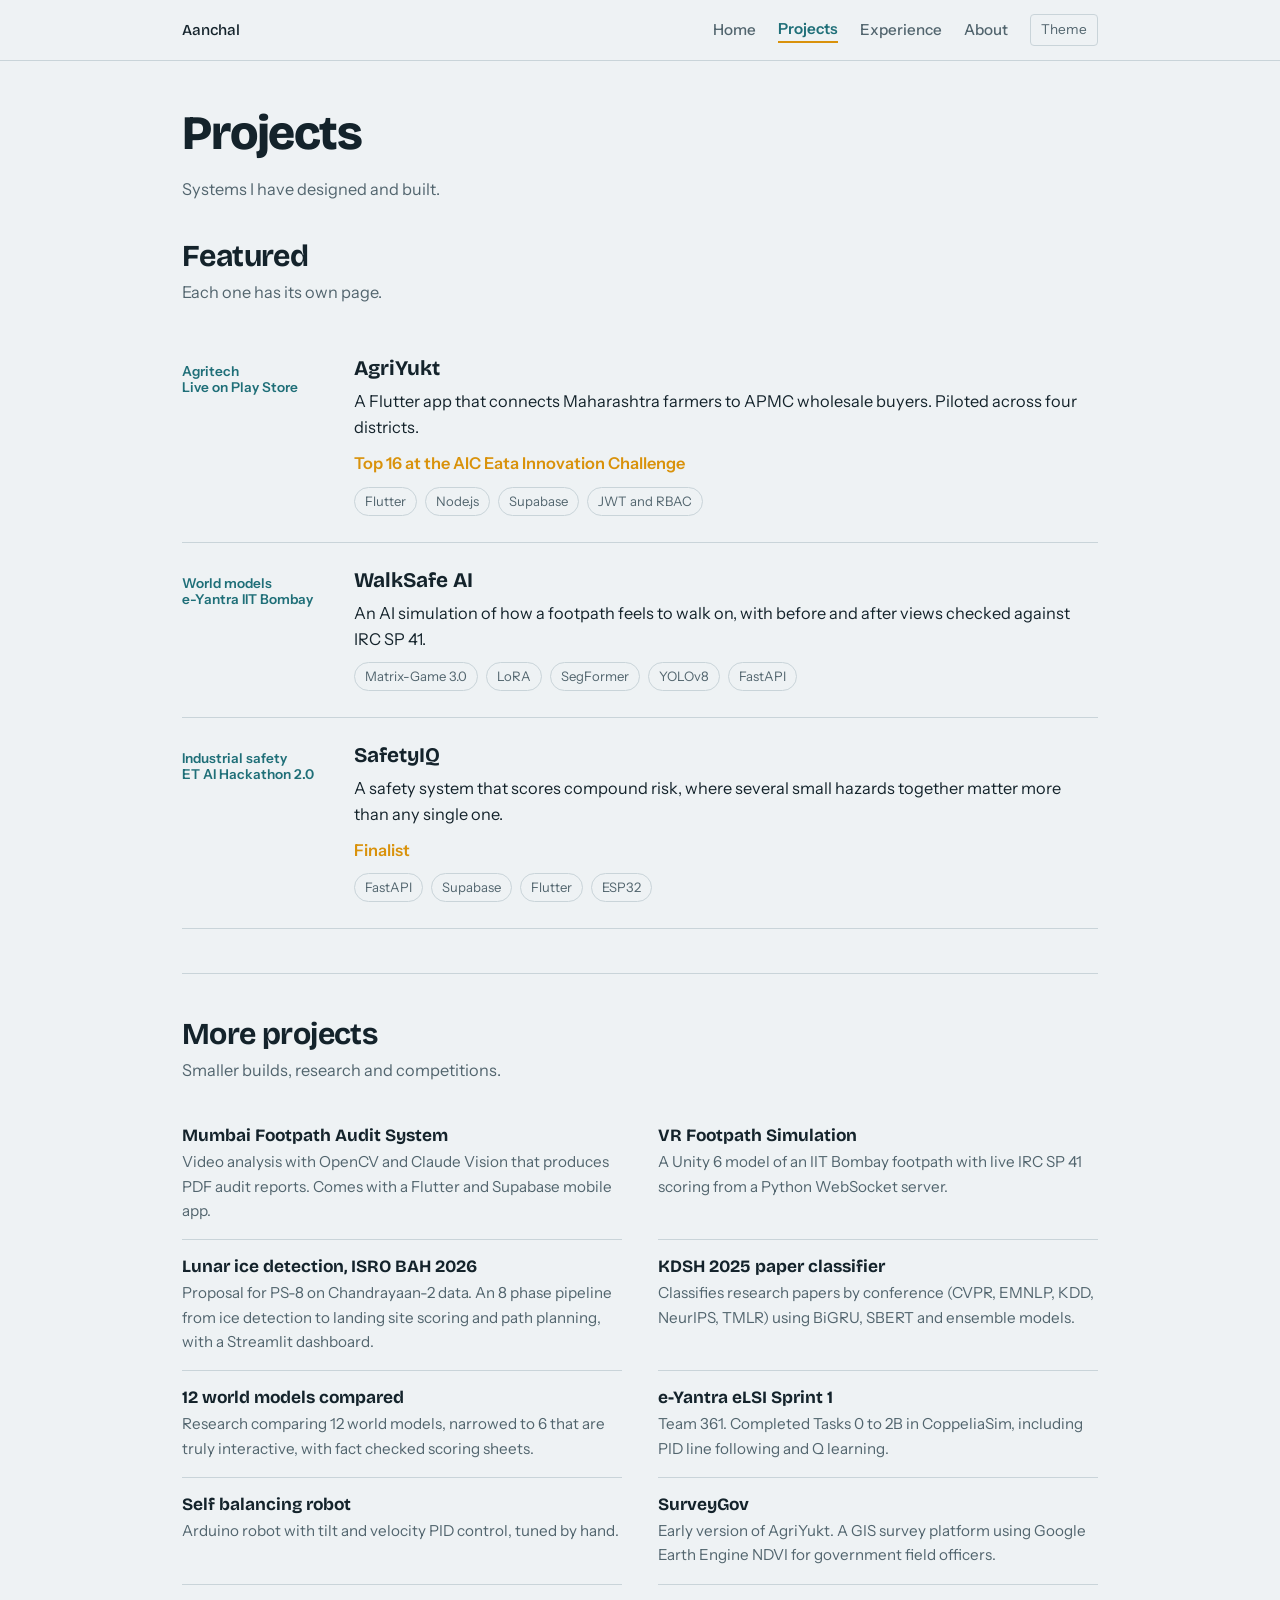
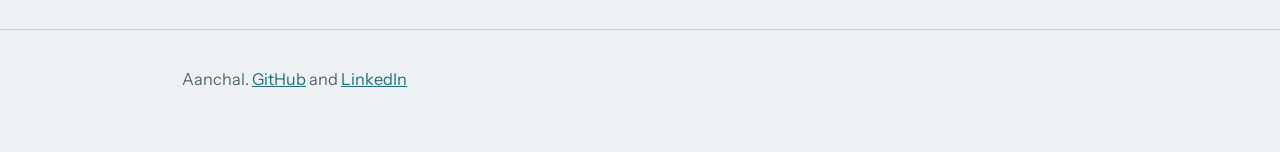
==== projects/index.html @ 69c115b2 "Initial portfolio" ====
<!DOCTYPE html>
<html lang="en">
<head>
<meta charset="utf-8">
<meta name="viewport" content="width=device-width, initial-scale=1, viewport-fit=cover">
<title>Projects | Aanchal</title>
<meta name="description" content="Portfolio of Aanchal, final year CS (AI and Data Science) student.">
<link rel="preconnect" href="https://fonts.googleapis.com">
<link href="https://fonts.googleapis.com/css2?family=Bricolage+Grotesque:wght@500;700;800&family=Instrument+Sans:wght@400;500;600&display=swap" rel="stylesheet">
<link rel="stylesheet" href="../assets/css/style.css">
</head>
<body>
<nav><div><b><a href="../index.html">Aanchal</a></b><a href="../index.html">Home</a><a href="../projects/index.html" aria-current="page">Projects</a><a href="../experience.html">Experience</a><a href="../about.html">About</a><button id="theme" type="button">Theme</button></div></nav>
<main>
<header class="page"><h1>Projects</h1><p class="sub">Systems I have designed and built.</p></header>
<section style="border-top:0;padding-top:0"><h2>Featured</h2><p class="sub">Each one has its own page.</p><div class="f"><div class="tag">Agritech<br>Live on Play Store</div><div><h3><a href="agriyukt.html">AgriYukt</a></h3><p>A Flutter app that connects Maharashtra farmers to APMC wholesale buyers. Piloted across four districts.</p><p class="win">Top 16 at the AIC Eata Innovation Challenge</p><ul class="st"><li>Flutter</li><li>Node.js</li><li>Supabase</li><li>JWT and RBAC</li></ul></div></div><div class="f"><div class="tag">World models<br>e-Yantra IIT Bombay</div><div><h3><a href="walksafe-ai.html">WalkSafe AI</a></h3><p>An AI simulation of how a footpath feels to walk on, with before and after views checked against IRC SP 41.</p><ul class="st"><li>Matrix-Game 3.0</li><li>LoRA</li><li>SegFormer</li><li>YOLOv8</li><li>FastAPI</li></ul></div></div><div class="f"><div class="tag">Industrial safety<br>ET AI Hackathon 2.0</div><div><h3><a href="safetyiq.html">SafetyIQ</a></h3><p>A safety system that scores compound risk, where several small hazards together matter more than any single one.</p><p class="win">Finalist</p><ul class="st"><li>FastAPI</li><li>Supabase</li><li>Flutter</li><li>ESP32</li></ul></div></div></section>
<section><h2>More projects</h2><p class="sub">Smaller builds, research and competitions.</p><div class="list"><div><h4>Mumbai Footpath Audit System</h4><p>Video analysis with OpenCV and Claude Vision that produces PDF audit reports. Comes with a Flutter and Supabase mobile app.</p></div><div><h4>VR Footpath Simulation</h4><p>A Unity 6 model of an IIT Bombay footpath with live IRC SP 41 scoring from a Python WebSocket server.</p></div><div><h4>Lunar ice detection, ISRO BAH 2026</h4><p>Proposal for PS-8 on Chandrayaan-2 data. An 8 phase pipeline from ice detection to landing site scoring and path planning, with a Streamlit dashboard.</p></div><div><h4>KDSH 2025 paper classifier</h4><p>Classifies research papers by conference (CVPR, EMNLP, KDD, NeurIPS, TMLR) using BiGRU, SBERT and ensemble models.</p></div><div><h4>12 world models compared</h4><p>Research comparing 12 world models, narrowed to 6 that are truly interactive, with fact checked scoring sheets.</p></div><div><h4>e-Yantra eLSI Sprint 1</h4><p>Team 361. Completed Tasks 0 to 2B in CoppeliaSim, including PID line following and Q learning.</p></div><div><h4>Self balancing robot</h4><p>Arduino robot with tilt and velocity PID control, tuned by hand.</p></div><div><h4>SurveyGov</h4><p>Early version of AgriYukt. A GIS survey platform using Google Earth Engine NDVI for government field officers.</p></div></div></section>
</main>
<footer><main>Aanchal. <a href="https://github.com/YOUR_GITHUB">GitHub</a> and <a href="https://www.linkedin.com/in/YOUR_LINKEDIN">LinkedIn</a></main></footer>
<script src="../assets/js/main.js"></script>
</body>
</html>
---- assets/css/style.css ----
:root{--bg:#eef2f4;--ink:#14232b;--mute:#52656e;--line:#c9d4d9;--acc:#1f6f78;--sig:#d9920b;--panel:#e3eaee;
--h:"Bricolage Grotesque","Segoe UI",system-ui,sans-serif;--b:"Instrument Sans","Segoe UI",system-ui,sans-serif;
box-sizing:border-box;padding-top:env(safe-area-inset-top,0px);padding-bottom:env(safe-area-inset-bottom,0px)}
@media (prefers-color-scheme:dark){:root:not([data-theme="light"]){--bg:#0f1a20;--ink:#e6eef1;--mute:#93a7b0;--line:#27393f;--acc:#5fc0c9;--sig:#f0b43a;--panel:#16252c;color-scheme:dark}}
:root[data-theme="dark"]{--bg:#0f1a20;--ink:#e6eef1;--mute:#93a7b0;--line:#27393f;--acc:#5fc0c9;--sig:#f0b43a;--panel:#16252c;color-scheme:dark}
*{box-sizing:border-box}
html{scroll-padding-top:calc(60px + env(safe-area-inset-top,0px));scroll-behavior:smooth}
body{margin:0;background:var(--bg);color:var(--ink);font:400 1.02rem/1.6 var(--b)}
a{color:var(--acc)}
a:focus-visible,button:focus-visible{outline:3px solid var(--sig);outline-offset:2px}
body::before{content:"";position:fixed;inset:0 0 auto;height:env(safe-area-inset-top,0px);background:var(--bg);z-index:10}
nav{position:sticky;top:env(safe-area-inset-top,0px);z-index:9;background:var(--bg);border-bottom:1px solid var(--line)}
nav div{max-width:960px;margin:auto;padding:14px 22px;display:flex;gap:22px;align-items:center;overflow-x:auto;white-space:nowrap}
nav b{font:800 1.1rem var(--h);margin-right:auto}
nav b a{color:var(--ink);text-decoration:none}
nav a{color:var(--mute);text-decoration:none;font-weight:500;font-size:.95rem}
nav a:hover,nav a[aria-current]{color:var(--acc)}
nav a[aria-current]{font-weight:600;border-bottom:2px solid var(--sig)}
nav button{background:none;border:1px solid var(--line);color:var(--mute);border-radius:4px;padding:4px 10px;font:inherit;font-size:.85rem;cursor:pointer}
main{max-width:960px;margin:auto;padding:0 22px}
.hero{display:grid;grid-template-columns:1.1fr .9fr;gap:28px;align-items:center;padding:64px 0 48px}
h1{font:800 clamp(2.2rem,6vw,4rem)/1.02 var(--h);letter-spacing:-.03em;margin:0 0 18px}
.lead{font-size:1.15rem;max-width:34em;margin:0 0 22px}
.chips{display:flex;flex-wrap:wrap;gap:10px}
.btn{display:inline-block;padding:10px 18px;border:2px solid var(--ink);color:var(--ink);text-decoration:none;font-weight:600;border-radius:4px}
.btn.p{background:var(--ink);color:var(--bg)}
.btn:hover{border-color:var(--acc);background:var(--acc);color:#fff}
.map{width:100%;height:auto;color:var(--line)}
.map .c{fill:none;stroke:currentColor;stroke-width:1.4}
.map .r{fill:none;stroke:var(--acc);stroke-width:3;stroke-linecap:round;stroke-dasharray:560;stroke-dashoffset:560;animation:go 3.2s .4s ease forwards}
.map .d{fill:var(--sig)}
.map text{font:600 11px var(--b);fill:var(--mute)}
@keyframes go{to{stroke-dashoffset:0}}
@media (prefers-reduced-motion:reduce){.map .r{animation:none;stroke-dashoffset:0}html{scroll-behavior:auto}}
section{padding:44px 0;border-top:1px solid var(--line)}
.page{padding:48px 0 12px}
.page h1{font-size:clamp(2rem,5vw,3rem)}
h2{font:700 1.9rem/1.1 var(--h);letter-spacing:-.02em;margin:0 0 6px}
h3{font:700 1.3rem/1.2 var(--h);margin:0 0 6px}
.sub{color:var(--mute);margin:0 0 26px}
.now{display:grid;grid-template-columns:repeat(2,1fr);gap:18px}
.now p{margin:0;padding:16px 18px;background:var(--panel);border-left:4px solid var(--acc)}
.f{display:grid;grid-template-columns:150px 1fr;gap:22px;padding:26px 0;border-bottom:1px solid var(--line)}
.f:first-child{padding-top:0}
.tag{font:600 .85rem var(--b);color:var(--acc);padding-top:6px}
.f h3 a{color:var(--ink);text-decoration:none}
.f h3 a:hover{color:var(--acc)}
.f p{margin:0 0 10px}
.st{display:flex;flex-wrap:wrap;gap:8px;margin:0;padding:0;list-style:none}
.st li{font-size:.82rem;padding:3px 10px;border:1px solid var(--line);border-radius:99px;color:var(--mute)}
.win{color:var(--sig);font-weight:600}
.list{display:grid;grid-template-columns:1fr 1fr;gap:0 36px}
.list div{padding:16px 0;border-bottom:1px solid var(--line)}
.list h4{margin:0 0 4px;font:700 1.08rem var(--h)}
.list p{margin:0;color:var(--mute);font-size:.95rem}
.tl{border-left:2px solid var(--line);margin-left:6px;padding-left:24px}
.tl article{position:relative;padding-bottom:26px}
.tl article::before{content:"";position:absolute;left:-31px;top:8px;width:12px;height:12px;border-radius:50%;background:var(--sig)}
.tl .w{color:var(--mute);font-size:.92rem;margin:2px 0 8px}
.tl ul,.prose ul{margin:0;padding-left:18px}
.prose{max-width:44em}
.prose p{margin:0 0 14px}
.back{display:inline-block;margin-top:34px;font-weight:600;text-decoration:none}
.sk{display:grid;grid-template-columns:170px 1fr;gap:10px 22px}
.sk dt{font-weight:600;color:var(--acc)}
.sk dd{margin:0}
footer{padding:36px 0 60px;border-top:1px solid var(--line);color:var(--mute)}
@media (max-width:760px){.hero{grid-template-columns:1fr;padding-top:36px}.now,.list{grid-template-columns:1fr}.f,.sk{grid-template-columns:1fr;gap:6px}}
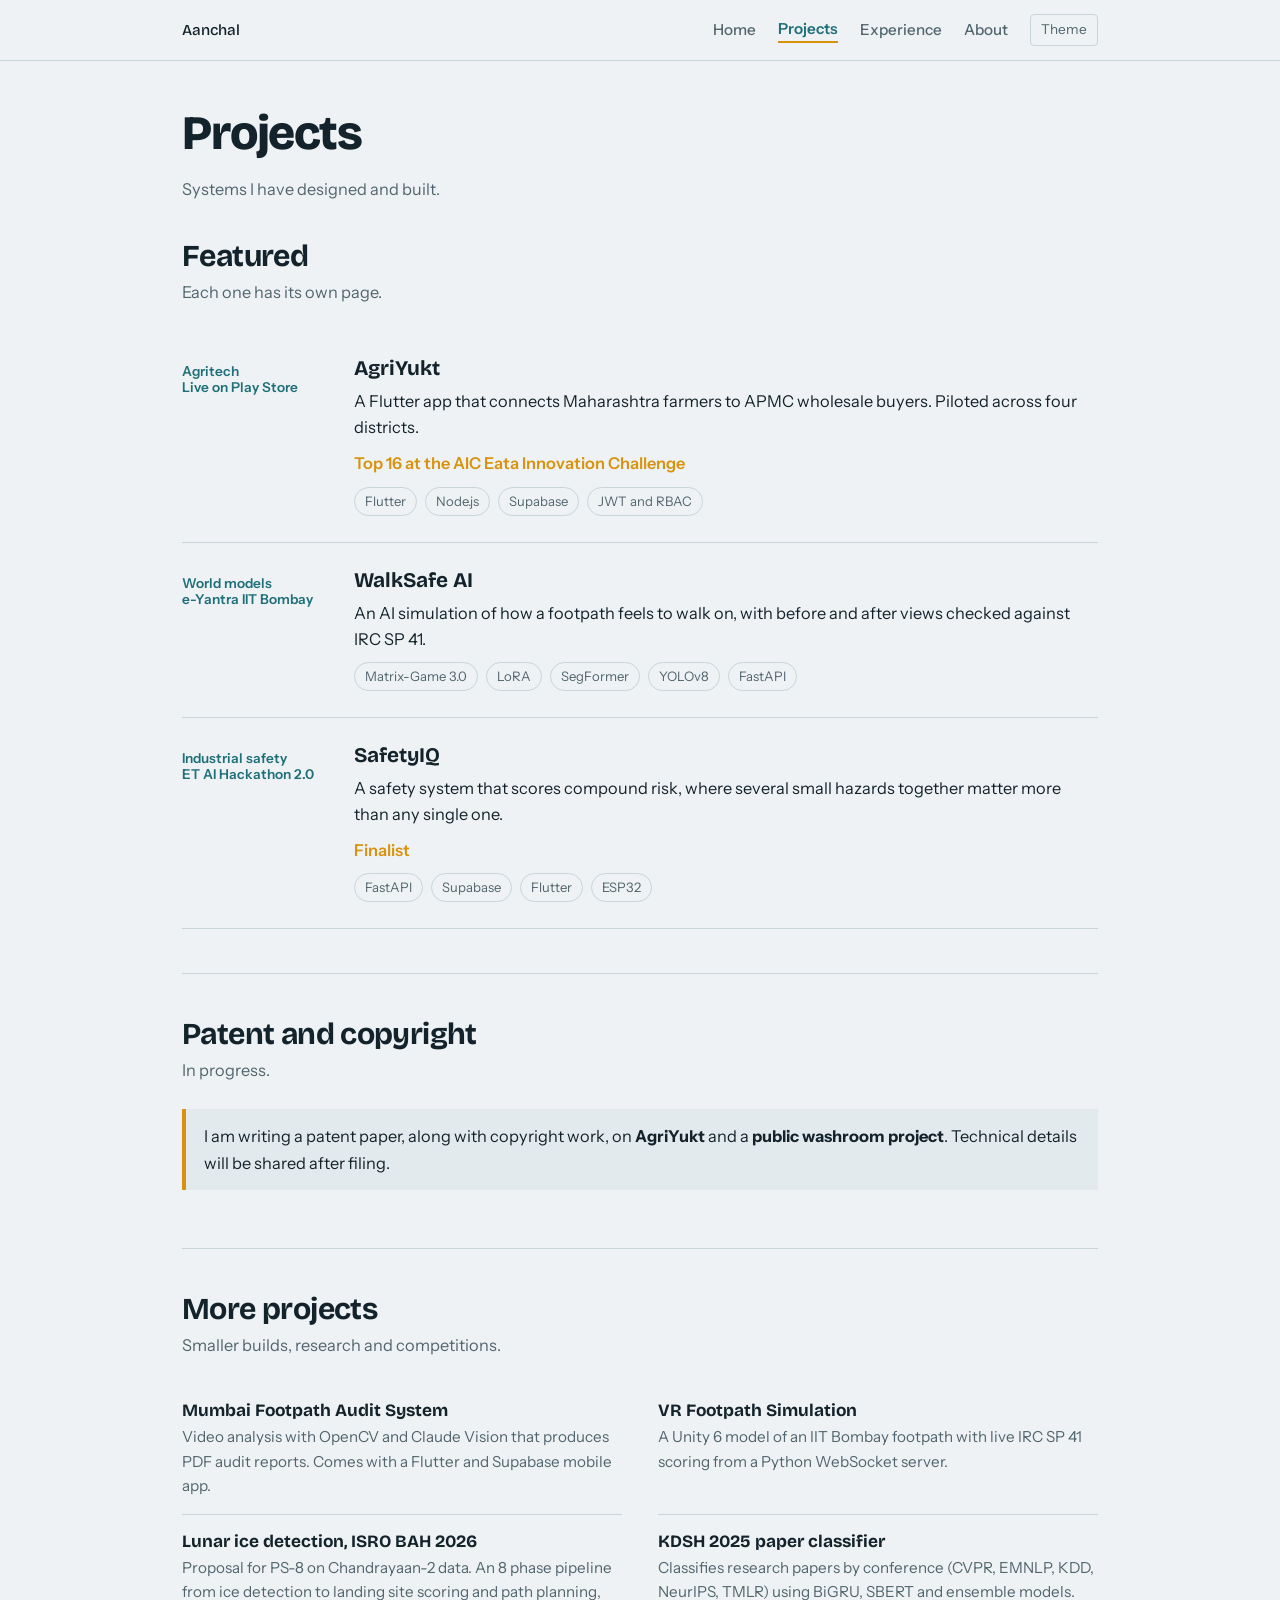
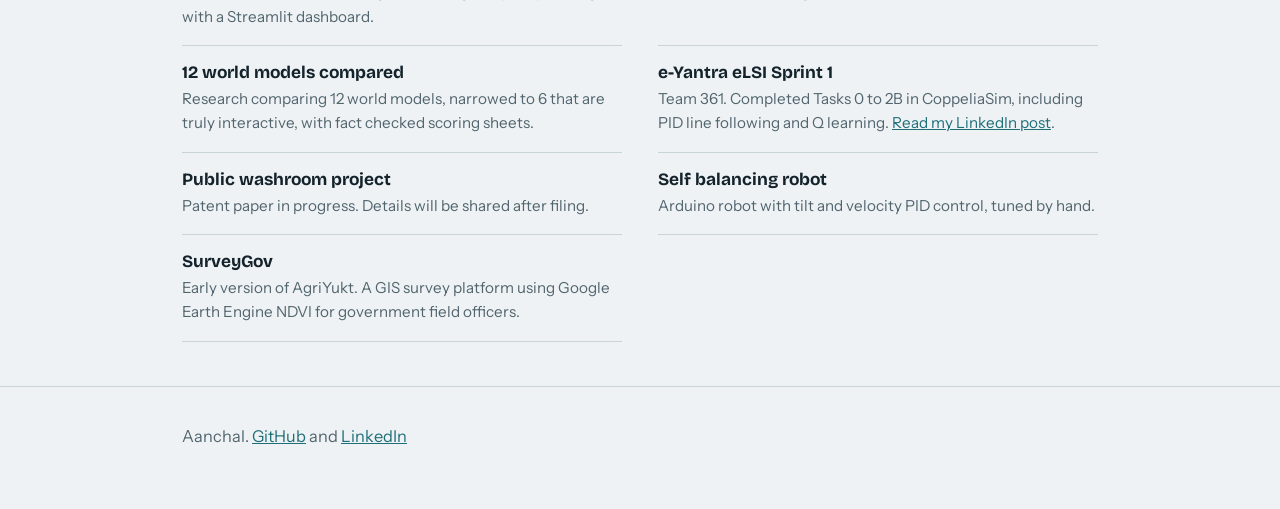
==== commit 8bfb7c24: "Add photo, links, videos, patent section" ====
--- a/projects/index.html
+++ b/projects/index.html
@@ -13,10 +13,11 @@
 <nav><div><b><a href="../index.html">Aanchal</a></b><a href="../index.html">Home</a><a href="../projects/index.html" aria-current="page">Projects</a><a href="../experience.html">Experience</a><a href="../about.html">About</a><button id="theme" type="button">Theme</button></div></nav>
 <main>
 <header class="page"><h1>Projects</h1><p class="sub">Systems I have designed and built.</p></header>
-<section style="border-top:0;padding-top:0"><h2>Featured</h2><p class="sub">Each one has its own page.</p><div class="f"><div class="tag">Agritech<br>Live on Play Store</div><div><h3><a href="agriyukt.html">AgriYukt</a></h3><p>A Flutter app that connects Maharashtra farmers to APMC wholesale buyers. Piloted across four districts.</p><p class="win">Top 16 at the AIC Eata Innovation Challenge</p><ul class="st"><li>Flutter</li><li>Node.js</li><li>Supabase</li><li>JWT and RBAC</li></ul></div></div><div class="f"><div class="tag">World models<br>e-Yantra IIT Bombay</div><div><h3><a href="walksafe-ai.html">WalkSafe AI</a></h3><p>An AI simulation of how a footpath feels to walk on, with before and after views checked against IRC SP 41.</p><ul class="st"><li>Matrix-Game 3.0</li><li>LoRA</li><li>SegFormer</li><li>YOLOv8</li><li>FastAPI</li></ul></div></div><div class="f"><div class="tag">Industrial safety<br>ET AI Hackathon 2.0</div><div><h3><a href="safetyiq.html">SafetyIQ</a></h3><p>A safety system that scores compound risk, where several small hazards together matter more than any single one.</p><p class="win">Finalist</p><ul class="st"><li>FastAPI</li><li>Supabase</li><li>Flutter</li><li>ESP32</li></ul></div></div></section>
-<section><h2>More projects</h2><p class="sub">Smaller builds, research and competitions.</p><div class="list"><div><h4>Mumbai Footpath Audit System</h4><p>Video analysis with OpenCV and Claude Vision that produces PDF audit reports. Comes with a Flutter and Supabase mobile app.</p></div><div><h4>VR Footpath Simulation</h4><p>A Unity 6 model of an IIT Bombay footpath with live IRC SP 41 scoring from a Python WebSocket server.</p></div><div><h4>Lunar ice detection, ISRO BAH 2026</h4><p>Proposal for PS-8 on Chandrayaan-2 data. An 8 phase pipeline from ice detection to landing site scoring and path planning, with a Streamlit dashboard.</p></div><div><h4>KDSH 2025 paper classifier</h4><p>Classifies research papers by conference (CVPR, EMNLP, KDD, NeurIPS, TMLR) using BiGRU, SBERT and ensemble models.</p></div><div><h4>12 world models compared</h4><p>Research comparing 12 world models, narrowed to 6 that are truly interactive, with fact checked scoring sheets.</p></div><div><h4>e-Yantra eLSI Sprint 1</h4><p>Team 361. Completed Tasks 0 to 2B in CoppeliaSim, including PID line following and Q learning.</p></div><div><h4>Self balancing robot</h4><p>Arduino robot with tilt and velocity PID control, tuned by hand.</p></div><div><h4>SurveyGov</h4><p>Early version of AgriYukt. A GIS survey platform using Google Earth Engine NDVI for government field officers.</p></div></div></section>
+<section style="border-top:0;padding-top:0"><h2>Featured</h2><p class="sub">Each one has its own page.</p><div class="f"><div class="tag">Agritech<br>Live on Play Store</div><div><h3><a href="projects/agriyukt.html">AgriYukt</a></h3><p>A Flutter app that connects Maharashtra farmers to APMC wholesale buyers. Piloted across four districts.</p><p class="win">Top 16 at the AIC Eata Innovation Challenge</p><ul class="st"><li>Flutter</li><li>Node.js</li><li>Supabase</li><li>JWT and RBAC</li></ul></div></div><div class="f"><div class="tag">World models<br>e-Yantra IIT Bombay</div><div><h3><a href="projects/walksafe-ai.html">WalkSafe AI</a></h3><p>An AI simulation of how a footpath feels to walk on, with before and after views checked against IRC SP 41.</p><ul class="st"><li>Matrix-Game 3.0</li><li>LoRA</li><li>SegFormer</li><li>YOLOv8</li><li>FastAPI</li></ul></div></div><div class="f"><div class="tag">Industrial safety<br>ET AI Hackathon 2.0</div><div><h3><a href="projects/safetyiq.html">SafetyIQ</a></h3><p>A safety system that scores compound risk, where several small hazards together matter more than any single one.</p><p class="win">Finalist</p><ul class="st"><li>FastAPI</li><li>Supabase</li><li>Flutter</li><li>ESP32</li></ul></div></div></section>
+<section><h2>Patent and copyright</h2><p class="sub">In progress.</p><div class="note">I am writing a patent paper, along with copyright work, on <b>AgriYukt</b> and a <b>public washroom project</b>. Technical details will be shared after filing.</div></section>
+<section><h2>More projects</h2><p class="sub">Smaller builds, research and competitions.</p><div class="list"><div><h4>Mumbai Footpath Audit System</h4><p>Video analysis with OpenCV and Claude Vision that produces PDF audit reports. Comes with a Flutter and Supabase mobile app.</p></div><div><h4>VR Footpath Simulation</h4><p>A Unity 6 model of an IIT Bombay footpath with live IRC SP 41 scoring from a Python WebSocket server.</p></div><div><h4>Lunar ice detection, ISRO BAH 2026</h4><p>Proposal for PS-8 on Chandrayaan-2 data. An 8 phase pipeline from ice detection to landing site scoring and path planning, with a Streamlit dashboard.</p></div><div><h4>KDSH 2025 paper classifier</h4><p>Classifies research papers by conference (CVPR, EMNLP, KDD, NeurIPS, TMLR) using BiGRU, SBERT and ensemble models.</p></div><div><h4>12 world models compared</h4><p>Research comparing 12 world models, narrowed to 6 that are truly interactive, with fact checked scoring sheets.</p></div><div><h4>e-Yantra eLSI Sprint 1</h4><p>Team 361. Completed Tasks 0 to 2B in CoppeliaSim, including PID line following and Q learning. <a href="https://lnkd.in/p/dDW3UKrt">Read my LinkedIn post</a>.</p></div><div><h4>Public washroom project</h4><p>Patent paper in progress. Details will be shared after filing.</p></div><div><h4>Self balancing robot</h4><p>Arduino robot with tilt and velocity PID control, tuned by hand.</p></div><div><h4>SurveyGov</h4><p>Early version of AgriYukt. A GIS survey platform using Google Earth Engine NDVI for government field officers.</p></div></div></section>
 </main>
-<footer><main>Aanchal. <a href="https://github.com/YOUR_GITHUB">GitHub</a> and <a href="https://www.linkedin.com/in/YOUR_LINKEDIN">LinkedIn</a></main></footer>
+<footer><main>Aanchal. <a href="https://github.com/Aanchal749">GitHub</a> and <a href="https://www.linkedin.com/in/aanchal-c-b34a262b2/">LinkedIn</a></main></footer>
 <script src="../assets/js/main.js"></script>
 </body>
 </html>
--- a/assets/css/style.css
+++ b/assets/css/style.css
@@ -66,3 +66,9 @@
 .sk dd{margin:0}
 footer{padding:36px 0 60px;border-top:1px solid var(--line);color:var(--mute)}
 @media (max-width:760px){.hero{grid-template-columns:1fr;padding-top:36px}.now,.list{grid-template-columns:1fr}.f,.sk{grid-template-columns:1fr;gap:6px}}
+.avatar{display:block;width:96px;height:96px;object-fit:cover;object-position:50% 20%;border-radius:50%;border:3px solid var(--sig);margin:0 0 18px}
+.portrait{float:right;width:210px;max-width:40%;aspect-ratio:3/4;object-fit:cover;border-radius:6px;border:1px solid var(--line);margin:0 0 16px 24px}
+.vid{position:relative;aspect-ratio:16/9;max-width:720px;margin:12px 0 8px;background:var(--panel);border-radius:6px;overflow:hidden}
+.vid.s{aspect-ratio:9/16;max-width:300px}
+.vid iframe{position:absolute;inset:0;width:100%;height:100%;border:0}
+.note{background:var(--panel);border-left:4px solid var(--sig);padding:14px 18px;margin:0 0 14px}
